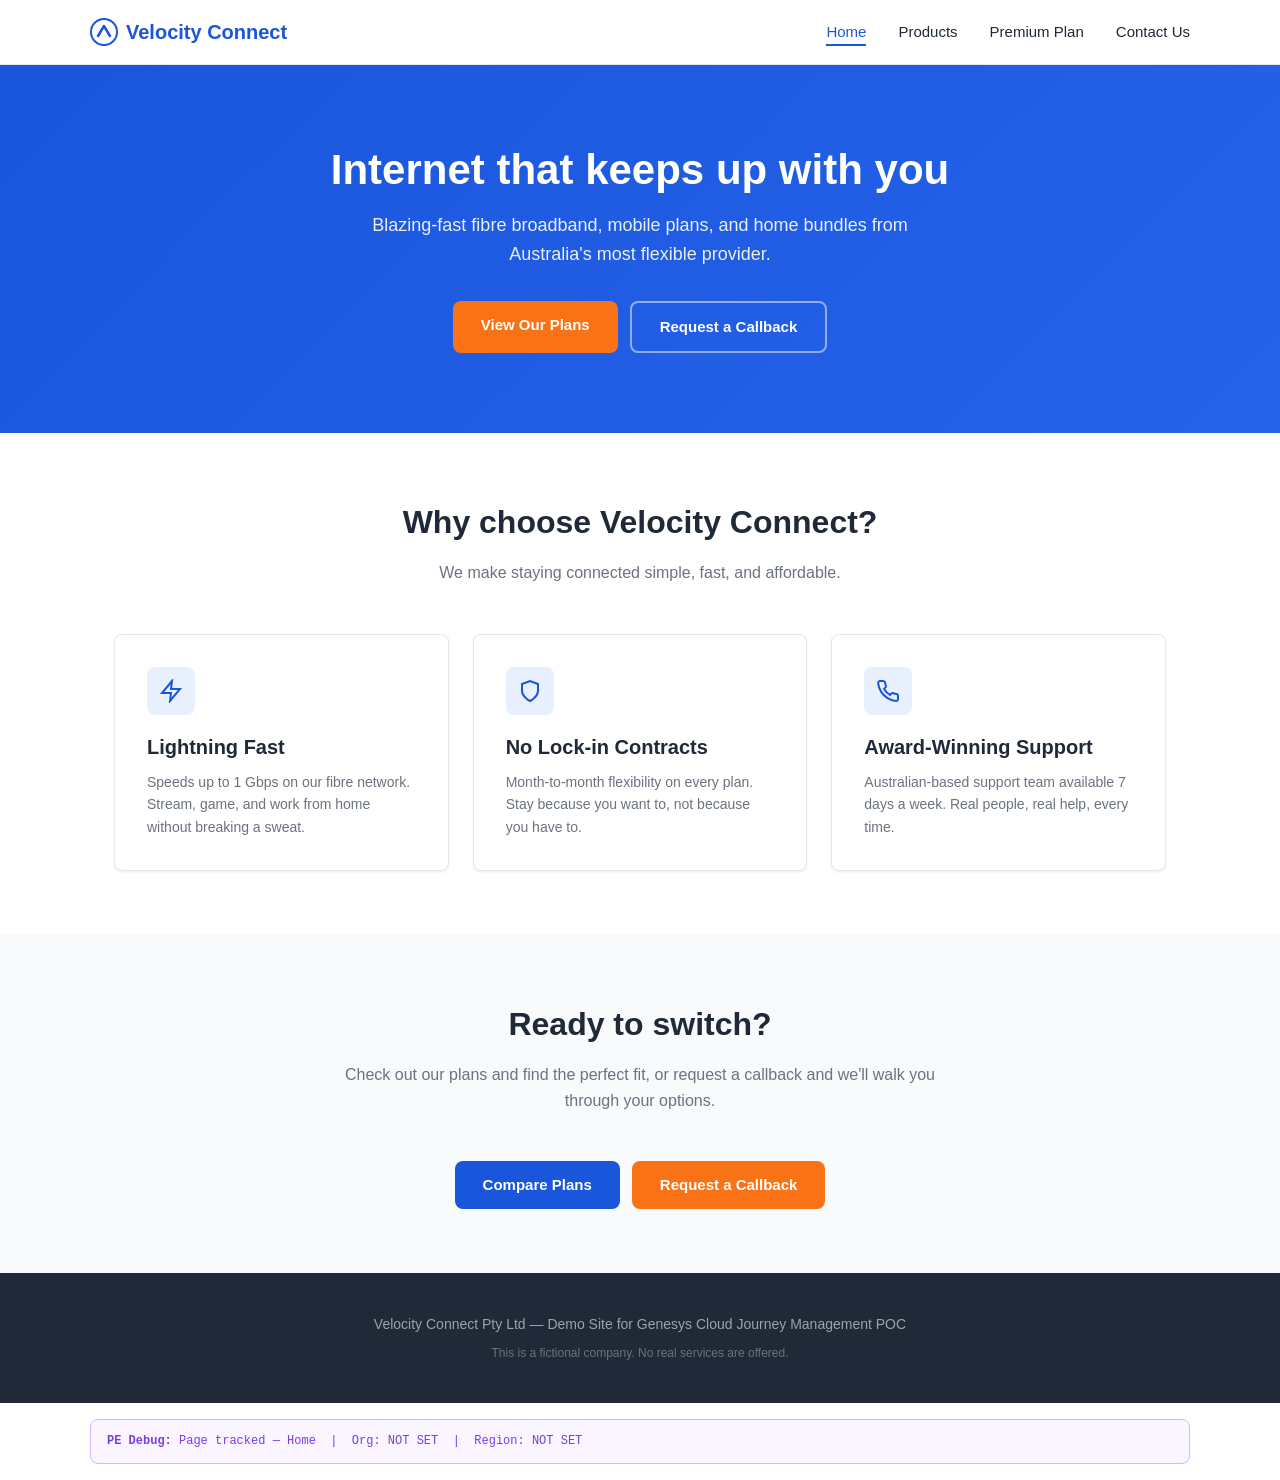
==== index.html @ 09b25d37 "First cut" ====
<!DOCTYPE html>
<html lang="en">
<head>
  <meta charset="UTF-8">
  <meta name="viewport" content="width=device-width, initial-scale=1.0">
  <title>Velocity Connect — Home</title>
  <link rel="stylesheet" href="css/style.css">
</head>
<body>

  <!-- Navigation -->
  <nav class="nav">
    <div class="nav-inner">
      <a href="index.html" class="nav-logo">
        <svg viewBox="0 0 28 28" fill="none" xmlns="http://www.w3.org/2000/svg">
          <circle cx="14" cy="14" r="13" stroke="currentColor" stroke-width="2"/>
          <path d="M8 18L14 8L20 18" stroke="currentColor" stroke-width="2.5" stroke-linecap="round" stroke-linejoin="round"/>
        </svg>
        Velocity Connect
      </a>
      <ul class="nav-links">
        <li><a href="index.html" class="active">Home</a></li>
        <li><a href="products.html">Products</a></li>
        <li><a href="premium.html">Premium Plan</a></li>
        <li><a href="contact.html">Contact Us</a></li>
      </ul>
    </div>
  </nav>

  <!-- Hero -->
  <section class="hero">
    <h1>Internet that keeps up with you</h1>
    <p>Blazing-fast fibre broadband, mobile plans, and home bundles from Australia's most flexible provider.</p>
    <div style="display: flex; gap: 12px; justify-content: center; flex-wrap: wrap;">
      <a href="products.html" class="btn btn-primary">View Our Plans</a>
      <a href="contact.html" class="btn btn-outline">Request a Callback</a>
    </div>
  </section>

  <!-- Features -->
  <div class="section">
    <h2 class="section-title">Why choose Velocity Connect?</h2>
    <p class="section-subtitle">We make staying connected simple, fast, and affordable.</p>
    <div class="cards">
      <div class="card">
        <div class="card-icon">
          <svg width="24" height="24" viewBox="0 0 24 24" fill="none" stroke="currentColor" stroke-width="2" stroke-linecap="round"><path d="M13 2L3 14h9l-1 8 10-12h-9l1-8z"/></svg>
        </div>
        <h3>Lightning Fast</h3>
        <p>Speeds up to 1 Gbps on our fibre network. Stream, game, and work from home without breaking a sweat.</p>
      </div>
      <div class="card">
        <div class="card-icon">
          <svg width="24" height="24" viewBox="0 0 24 24" fill="none" stroke="currentColor" stroke-width="2" stroke-linecap="round"><path d="M12 22s8-4 8-10V5l-8-3-8 3v7c0 6 8 10 8 10z"/></svg>
        </div>
        <h3>No Lock-in Contracts</h3>
        <p>Month-to-month flexibility on every plan. Stay because you want to, not because you have to.</p>
      </div>
      <div class="card">
        <div class="card-icon">
          <svg width="24" height="24" viewBox="0 0 24 24" fill="none" stroke="currentColor" stroke-width="2" stroke-linecap="round"><path d="M22 16.92v3a2 2 0 01-2.18 2 19.79 19.79 0 01-8.63-3.07 19.5 19.5 0 01-6-6A19.79 19.79 0 012.12 4.18 2 2 0 014.11 2h3a2 2 0 012 1.72c.127.96.362 1.903.7 2.81a2 2 0 01-.45 2.11L8.09 9.91a16 16 0 006 6l1.27-1.27a2 2 0 012.11-.45c.907.338 1.85.573 2.81.7A2 2 0 0122 16.92z"/></svg>
        </div>
        <h3>Award-Winning Support</h3>
        <p>Australian-based support team available 7 days a week. Real people, real help, every time.</p>
      </div>
    </div>
  </div>

  <!-- CTA Banner -->
  <div class="section-alt">
    <div class="section" style="text-align: center;">
      <h2 class="section-title">Ready to switch?</h2>
      <p class="section-subtitle">Check out our plans and find the perfect fit, or request a callback and we'll walk you through your options.</p>
      <div style="display: flex; gap: 12px; justify-content: center; flex-wrap: wrap;">
        <a href="products.html" class="btn btn-blue">Compare Plans</a>
        <a href="contact.html" class="btn btn-primary">Request a Callback</a>
      </div>
    </div>
  </div>

  <!-- Footer -->
  <footer class="footer">
    <p>Velocity Connect Pty Ltd &mdash; Demo Site for Genesys Cloud Journey Management POC</p>
    <p style="margin-top: 8px; font-size: 12px; opacity: 0.6;">This is a fictional company. No real services are offered.</p>
  </footer>

  <!-- ============================================
       Genesys Cloud Predictive Engagement
       Tracking Snippet
       ============================================ -->
  <script>
    // --- CONFIGURATION: Replace these with your Genesys Cloud values ---
    var GC_ORG_ID   = 'YOUR_ORG_ID_HERE';
    var GC_REGION   = 'YOUR_REGION_HERE';  // e.g. 'use1', 'aps1', 'euw1', etc.
    // ------------------------------------------------------------------

    (function (g, e, n, es, ys) {
      g['_genesysJs'] = e;
      g[e] = g[e] || function () { (g[e].q = g[e].q || []).push(arguments); };
      g[e].t = 1 * new Date();
      g[e].c = es;
      ys = document.createElement('script');
      ys.async = 1;
      ys.src = 'https://apps.' + GC_REGION + '.pure.cloud/genesys-bootstrap/genesys.min.js';
      var s = document.getElementsByTagName('script')[0];
      s.parentNode.insertBefore(ys, s);
    })(window, 'Genesys', '', { environment: GC_REGION + '.pure.cloud', deploymentId: GC_ORG_ID });

    // Track this pageview
    Genesys('command', 'Journey.record', {
      eventName: 'pageview',
      pageTitle: document.title,
      pageUrl: window.location.href
    });
  </script>

  <!-- PE Debug Banner (visible during development — remove for final demo) -->
  <div class="pe-debug" id="pe-debug">
    <strong>PE Debug:</strong> Page tracked &mdash; <span id="pe-page-info">Home</span>
    &nbsp;|&nbsp; Org: <span id="pe-org">&mdash;</span>
    &nbsp;|&nbsp; Region: <span id="pe-region">&mdash;</span>
  </div>
  <script>
    document.getElementById('pe-org').textContent = GC_ORG_ID === 'YOUR_ORG_ID_HERE' ? 'NOT SET' : GC_ORG_ID;
    document.getElementById('pe-region').textContent = GC_REGION === 'YOUR_REGION_HERE' ? 'NOT SET' : GC_REGION;
  </script>

</body>
</html>
---- css/style.css ----
/* ============================================
   Velocity Connect — Demo Site Styles
   Journey Management POC
   ============================================ */

:root {
  --color-primary: #1a56db;
  --color-primary-dark: #1442a8;
  --color-primary-light: #e8effd;
  --color-accent: #f97316;
  --color-accent-dark: #c05e10;
  --color-text: #1f2937;
  --color-text-light: #6b7280;
  --color-bg: #ffffff;
  --color-bg-alt: #f8fafc;
  --color-border: #e5e7eb;
  --color-success: #059669;
  --radius: 8px;
  --shadow-sm: 0 1px 3px rgba(0,0,0,0.08);
  --shadow-md: 0 4px 12px rgba(0,0,0,0.1);
  --max-width: 1100px;
}

*, *::before, *::after { box-sizing: border-box; margin: 0; padding: 0; }

body {
  font-family: -apple-system, BlinkMacSystemFont, 'Segoe UI', Roboto, 'Helvetica Neue', Arial, sans-serif;
  color: var(--color-text);
  background: var(--color-bg);
  line-height: 1.6;
  -webkit-font-smoothing: antialiased;
}

a { color: var(--color-primary); text-decoration: none; }
a:hover { color: var(--color-primary-dark); }

img { max-width: 100%; display: block; }

/* ---- Navigation ---- */
.nav {
  background: var(--color-bg);
  border-bottom: 1px solid var(--color-border);
  padding: 0 24px;
  position: sticky;
  top: 0;
  z-index: 100;
}
.nav-inner {
  max-width: var(--max-width);
  margin: 0 auto;
  display: flex;
  align-items: center;
  justify-content: space-between;
  height: 64px;
}
.nav-logo {
  font-size: 20px;
  font-weight: 700;
  color: var(--color-primary);
  display: flex;
  align-items: center;
  gap: 8px;
}
.nav-logo svg { width: 28px; height: 28px; }
.nav-links { display: flex; gap: 32px; list-style: none; }
.nav-links a {
  color: var(--color-text);
  font-size: 15px;
  font-weight: 500;
  padding: 4px 0;
  border-bottom: 2px solid transparent;
  transition: border-color 0.2s, color 0.2s;
}
.nav-links a:hover,
.nav-links a.active {
  color: var(--color-primary);
  border-bottom-color: var(--color-primary);
}

/* ---- Hero ---- */
.hero {
  background: linear-gradient(135deg, var(--color-primary) 0%, #2563eb 100%);
  color: #fff;
  padding: 80px 24px;
  text-align: center;
}
.hero h1 {
  font-size: 42px;
  font-weight: 800;
  margin-bottom: 16px;
  line-height: 1.2;
}
.hero p {
  font-size: 18px;
  opacity: 0.9;
  max-width: 600px;
  margin: 0 auto 32px;
}

/* ---- Buttons ---- */
.btn {
  display: inline-block;
  padding: 12px 28px;
  border-radius: var(--radius);
  font-size: 15px;
  font-weight: 600;
  cursor: pointer;
  border: none;
  transition: background 0.2s, transform 0.1s;
}
.btn:active { transform: scale(0.98); }
.btn-primary { background: var(--color-accent); color: #fff; }
.btn-primary:hover { background: var(--color-accent-dark); color: #fff; }
.btn-outline { background: transparent; color: #fff; border: 2px solid rgba(255,255,255,0.5); }
.btn-outline:hover { background: rgba(255,255,255,0.15); color: #fff; }
.btn-blue { background: var(--color-primary); color: #fff; }
.btn-blue:hover { background: var(--color-primary-dark); color: #fff; }

/* ---- Sections ---- */
.section {
  padding: 64px 24px;
  max-width: var(--max-width);
  margin: 0 auto;
}
.section-alt { background: var(--color-bg-alt); }
.section-alt .section { padding-top: 64px; padding-bottom: 64px; }
.section-title {
  font-size: 32px;
  font-weight: 700;
  text-align: center;
  margin-bottom: 12px;
}
.section-subtitle {
  text-align: center;
  color: var(--color-text-light);
  font-size: 16px;
  margin-bottom: 48px;
  max-width: 600px;
  margin-left: auto;
  margin-right: auto;
}

/* ---- Cards Grid ---- */
.cards { display: grid; grid-template-columns: repeat(auto-fit, minmax(300px, 1fr)); gap: 24px; }

.card {
  background: var(--color-bg);
  border: 1px solid var(--color-border);
  border-radius: var(--radius);
  padding: 32px;
  box-shadow: var(--shadow-sm);
  transition: box-shadow 0.2s, transform 0.2s;
}
.card:hover { box-shadow: var(--shadow-md); transform: translateY(-2px); }
.card-icon {
  width: 48px;
  height: 48px;
  background: var(--color-primary-light);
  border-radius: var(--radius);
  display: flex;
  align-items: center;
  justify-content: center;
  margin-bottom: 16px;
  color: var(--color-primary);
}
.card h3 { font-size: 20px; margin-bottom: 8px; }
.card p { color: var(--color-text-light); font-size: 14px; }

/* ---- Pricing Cards ---- */
.pricing-cards { display: grid; grid-template-columns: repeat(auto-fit, minmax(280px, 1fr)); gap: 24px; }

.pricing-card {
  background: var(--color-bg);
  border: 2px solid var(--color-border);
  border-radius: 12px;
  padding: 36px 28px;
  text-align: center;
  position: relative;
  transition: border-color 0.2s, box-shadow 0.2s;
}
.pricing-card:hover { border-color: var(--color-primary); box-shadow: var(--shadow-md); }
.pricing-card.featured {
  border-color: var(--color-primary);
  box-shadow: var(--shadow-md);
}
.pricing-card.featured::before {
  content: 'Most Popular';
  position: absolute;
  top: -14px;
  left: 50%;
  transform: translateX(-50%);
  background: var(--color-accent);
  color: #fff;
  font-size: 12px;
  font-weight: 700;
  padding: 4px 16px;
  border-radius: 20px;
  text-transform: uppercase;
  letter-spacing: 0.5px;
}
.pricing-card h3 { font-size: 22px; margin-bottom: 8px; }
.pricing-card .price {
  font-size: 42px;
  font-weight: 800;
  color: var(--color-primary);
  margin: 16px 0 4px;
}
.pricing-card .price-period {
  font-size: 14px;
  color: var(--color-text-light);
  margin-bottom: 24px;
}
.pricing-card .features {
  list-style: none;
  text-align: left;
  margin-bottom: 28px;
}
.pricing-card .features li {
  padding: 8px 0;
  border-bottom: 1px solid var(--color-border);
  font-size: 14px;
  color: var(--color-text-light);
}
.pricing-card .features li::before {
  content: '\2713';
  color: var(--color-success);
  font-weight: 700;
  margin-right: 8px;
}

/* ---- Plan Detail ---- */
.plan-detail { max-width: 800px; margin: 0 auto; }
.plan-detail .plan-header {
  text-align: center;
  padding: 48px 24px;
  background: linear-gradient(135deg, var(--color-primary) 0%, #2563eb 100%);
  color: #fff;
  border-radius: 12px;
  margin-bottom: 40px;
}
.plan-detail .plan-header h1 { font-size: 36px; margin-bottom: 8px; }
.plan-detail .plan-header .price { font-size: 48px; font-weight: 800; }
.plan-detail .plan-header .price-period { font-size: 16px; opacity: 0.8; }

.feature-grid { display: grid; grid-template-columns: 1fr 1fr; gap: 20px; margin-bottom: 40px; }
.feature-item {
  display: flex;
  gap: 12px;
  padding: 16px;
  background: var(--color-bg-alt);
  border-radius: var(--radius);
}
.feature-item .icon {
  width: 36px;
  height: 36px;
  background: var(--color-primary-light);
  border-radius: 50%;
  display: flex;
  align-items: center;
  justify-content: center;
  flex-shrink: 0;
  color: var(--color-primary);
  font-size: 18px;
}
.feature-item h4 { font-size: 15px; margin-bottom: 2px; }
.feature-item p { font-size: 13px; color: var(--color-text-light); }

.cta-box {
  background: var(--color-bg-alt);
  border: 2px solid var(--color-primary);
  border-radius: 12px;
  padding: 32px;
  text-align: center;
}
.cta-box h3 { font-size: 22px; margin-bottom: 8px; }
.cta-box p { color: var(--color-text-light); margin-bottom: 20px; }

/* ---- Contact Form ---- */
.contact-section {
  display: grid;
  grid-template-columns: 1fr 1fr;
  gap: 48px;
  align-items: start;
}
.form-group { margin-bottom: 20px; }
.form-group label {
  display: block;
  font-size: 14px;
  font-weight: 600;
  margin-bottom: 6px;
}
.form-group input,
.form-group textarea,
.form-group select {
  width: 100%;
  padding: 10px 14px;
  border: 1px solid var(--color-border);
  border-radius: var(--radius);
  font-size: 15px;
  font-family: inherit;
  transition: border-color 0.2s;
}
.form-group input:focus,
.form-group textarea:focus,
.form-group select:focus {
  outline: none;
  border-color: var(--color-primary);
  box-shadow: 0 0 0 3px var(--color-primary-light);
}

.form-success {
  display: none;
  background: #ecfdf5;
  border: 1px solid #a7f3d0;
  border-radius: var(--radius);
  padding: 20px;
  text-align: center;
  color: var(--color-success);
}
.form-success.visible { display: block; }
.form-success h3 { margin-bottom: 4px; }

.info-sidebar h3 { font-size: 18px; margin-bottom: 16px; }
.info-sidebar .info-item {
  display: flex;
  gap: 12px;
  margin-bottom: 20px;
}
.info-sidebar .info-icon {
  width: 40px;
  height: 40px;
  background: var(--color-primary-light);
  border-radius: 50%;
  display: flex;
  align-items: center;
  justify-content: center;
  flex-shrink: 0;
  color: var(--color-primary);
}
.info-sidebar .info-item h4 { font-size: 14px; font-weight: 600; }
.info-sidebar .info-item p { font-size: 13px; color: var(--color-text-light); }

/* ---- Auth Simulation Banner ---- */
.auth-banner {
  background: #fef3c7;
  border: 1px solid #fcd34d;
  border-radius: var(--radius);
  padding: 16px 20px;
  margin-bottom: 24px;
  display: flex;
  align-items: center;
  justify-content: space-between;
  font-size: 14px;
}
.auth-banner.logged-in {
  background: #ecfdf5;
  border-color: #a7f3d0;
}

/* ---- PE Debug Banner ---- */
.pe-debug {
  background: #faf5ff;
  border: 1px solid #d8b4fe;
  border-radius: var(--radius);
  padding: 12px 16px;
  margin: 16px auto;
  max-width: var(--max-width);
  font-size: 12px;
  font-family: 'SF Mono', 'Fira Code', monospace;
  color: #7c3aed;
}
.pe-debug strong { font-weight: 700; }

/* ---- Footer ---- */
.footer {
  background: var(--color-text);
  color: #9ca3af;
  padding: 40px 24px;
  text-align: center;
  font-size: 14px;
}
.footer a { color: #d1d5db; }

/* ---- Responsive ---- */
@media (max-width: 768px) {
  .hero h1 { font-size: 28px; }
  .hero p { font-size: 16px; }
  .contact-section { grid-template-columns: 1fr; }
  .feature-grid { grid-template-columns: 1fr; }
  .nav-links { gap: 16px; }
  .nav-links a { font-size: 13px; }
}
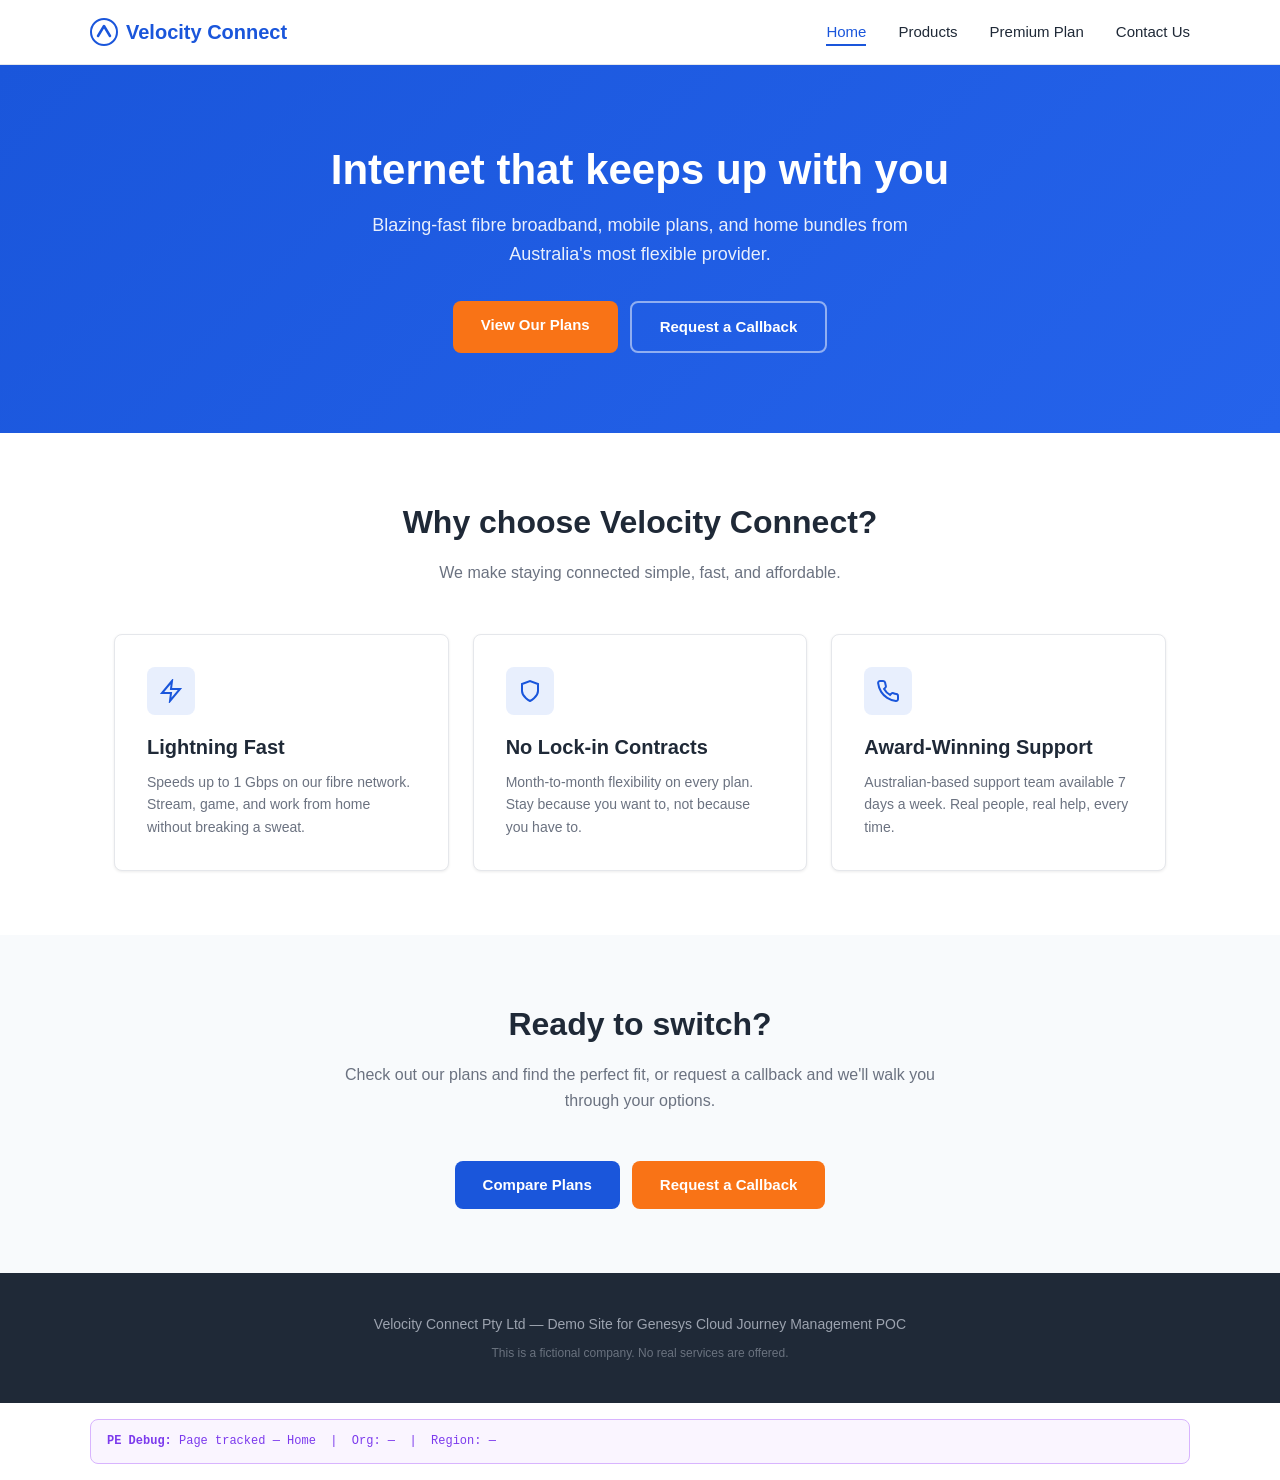
==== commit d2644b5e: "First cut" ====
--- a/index.html
+++ b/index.html
@@ -88,31 +88,20 @@
        Genesys Cloud Predictive Engagement
        Tracking Snippet
        ============================================ -->
-  <script>
-    // --- CONFIGURATION: Replace these with your Genesys Cloud values ---
-    var GC_ORG_ID   = 'YOUR_ORG_ID_HERE';
-    var GC_REGION   = 'YOUR_REGION_HERE';  // e.g. 'use1', 'aps1', 'euw1', etc.
-    // ------------------------------------------------------------------
-
-    (function (g, e, n, es, ys) {
-      g['_genesysJs'] = e;
-      g[e] = g[e] || function () { (g[e].q = g[e].q || []).push(arguments); };
-      g[e].t = 1 * new Date();
-      g[e].c = es;
-      ys = document.createElement('script');
-      ys.async = 1;
-      ys.src = 'https://apps.' + GC_REGION + '.pure.cloud/genesys-bootstrap/genesys.min.js';
-      var s = document.getElementsByTagName('script')[0];
-      s.parentNode.insertBefore(ys, s);
-    })(window, 'Genesys', '', { environment: GC_REGION + '.pure.cloud', deploymentId: GC_ORG_ID });
-
-    // Track this pageview
-    Genesys('command', 'Journey.record', {
-      eventName: 'pageview',
-      pageTitle: document.title,
-      pageUrl: window.location.href
-    });
-  </script>
+<script type="text/javascript" charset="utf-8">
+  (function (g, e, n, es, ys) {
+    g['_genesysJs'] = e;
+    g[e] = g[e] || function () {
+      (g[e].q = g[e].q || []).push(arguments)
+    };
+    g[e].t = 1 * new Date();
+    g[e].c = es;
+    ys = document.createElement('script'); ys.async = 1; ys.src = n; ys.charset = 'utf-8'; document.head.appendChild(ys);
+  })(window, 'Genesys', 'https://apps.mypurecloud.com.au/genesys-bootstrap/genesys.min.js', {
+    environment: 'prod-apse2',
+    deploymentId: 'f4d04a12-97bb-47ac-ae3f-03de4db229d9'
+  });
+</script>
 
   <!-- PE Debug Banner (visible during development — remove for final demo) -->
   <div class="pe-debug" id="pe-debug">
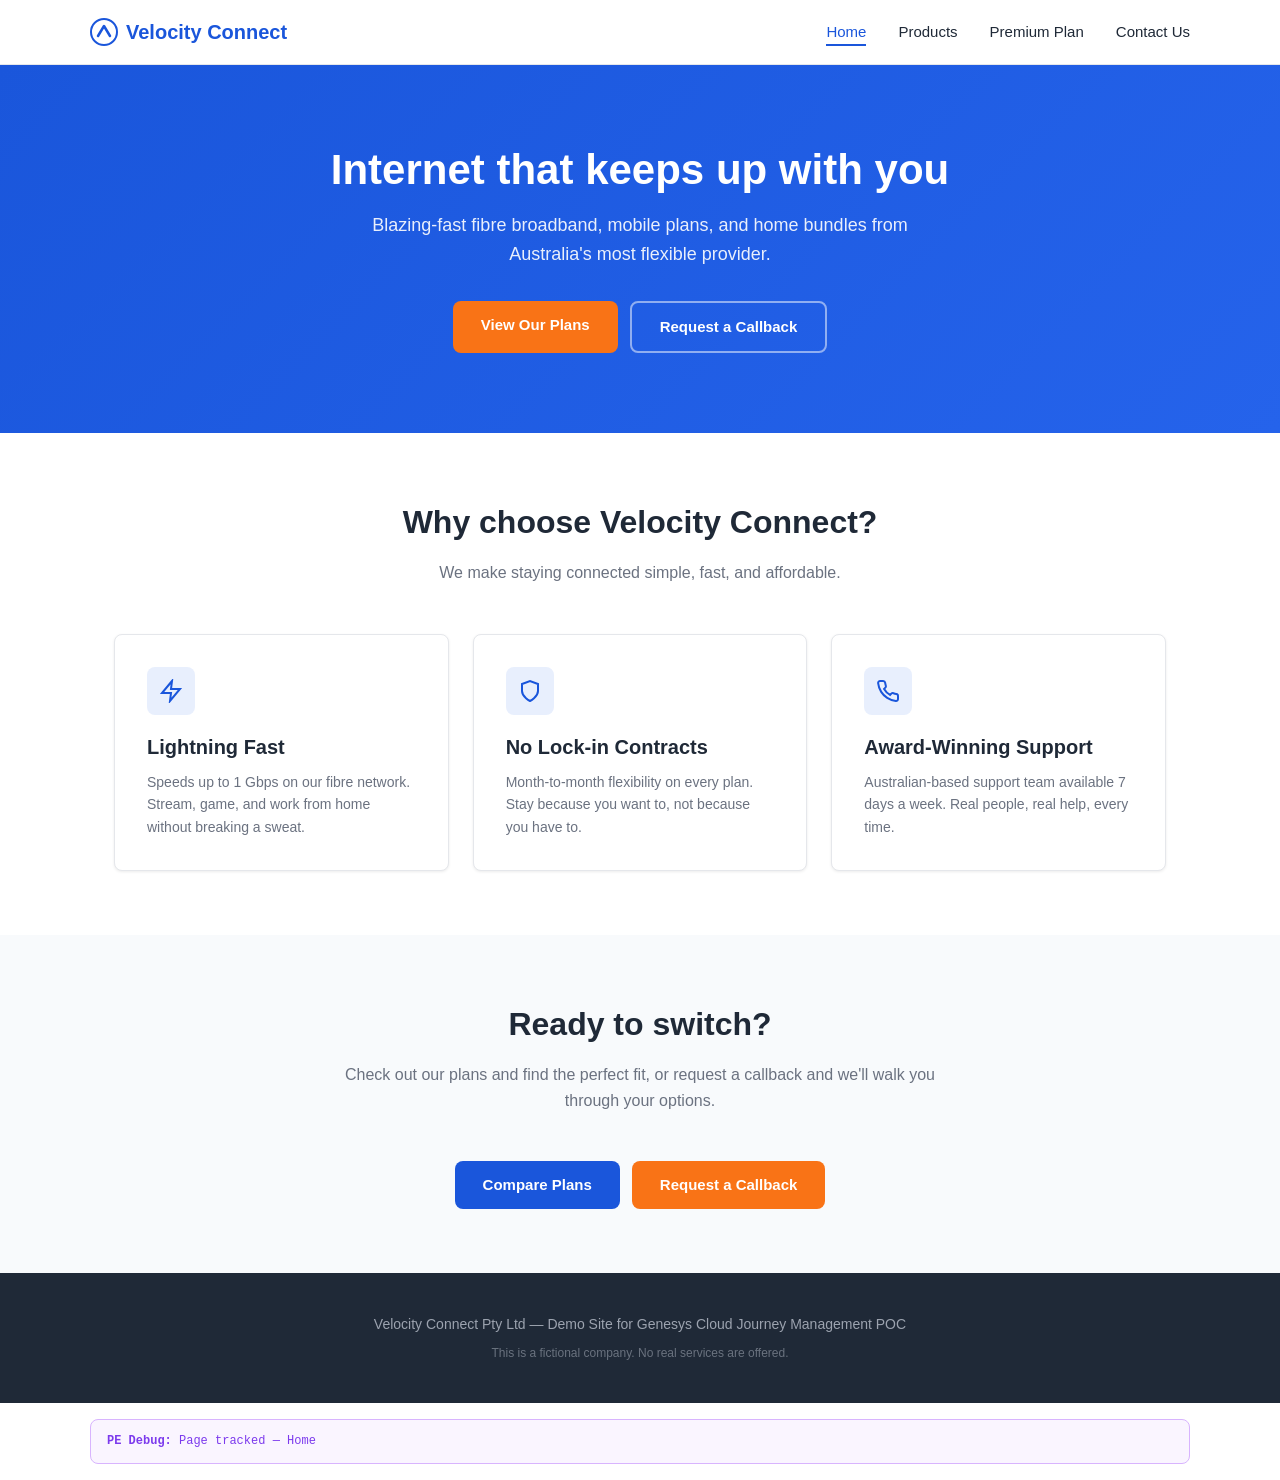
==== commit 232b59db: "Fix debug banner" ====
--- a/index.html
+++ b/index.html
@@ -104,15 +104,9 @@
 </script>
 
   <!-- PE Debug Banner (visible during development — remove for final demo) -->
-  <div class="pe-debug" id="pe-debug">
-    <strong>PE Debug:</strong> Page tracked &mdash; <span id="pe-page-info">Home</span>
-    &nbsp;|&nbsp; Org: <span id="pe-org">&mdash;</span>
-    &nbsp;|&nbsp; Region: <span id="pe-region">&mdash;</span>
+  <div class="pe-debug">
+    <strong>PE Debug:</strong> Page tracked &mdash; Home
   </div>
-  <script>
-    document.getElementById('pe-org').textContent = GC_ORG_ID === 'YOUR_ORG_ID_HERE' ? 'NOT SET' : GC_ORG_ID;
-    document.getElementById('pe-region').textContent = GC_REGION === 'YOUR_REGION_HERE' ? 'NOT SET' : GC_REGION;
-  </script>
 
 </body>
 </html>
